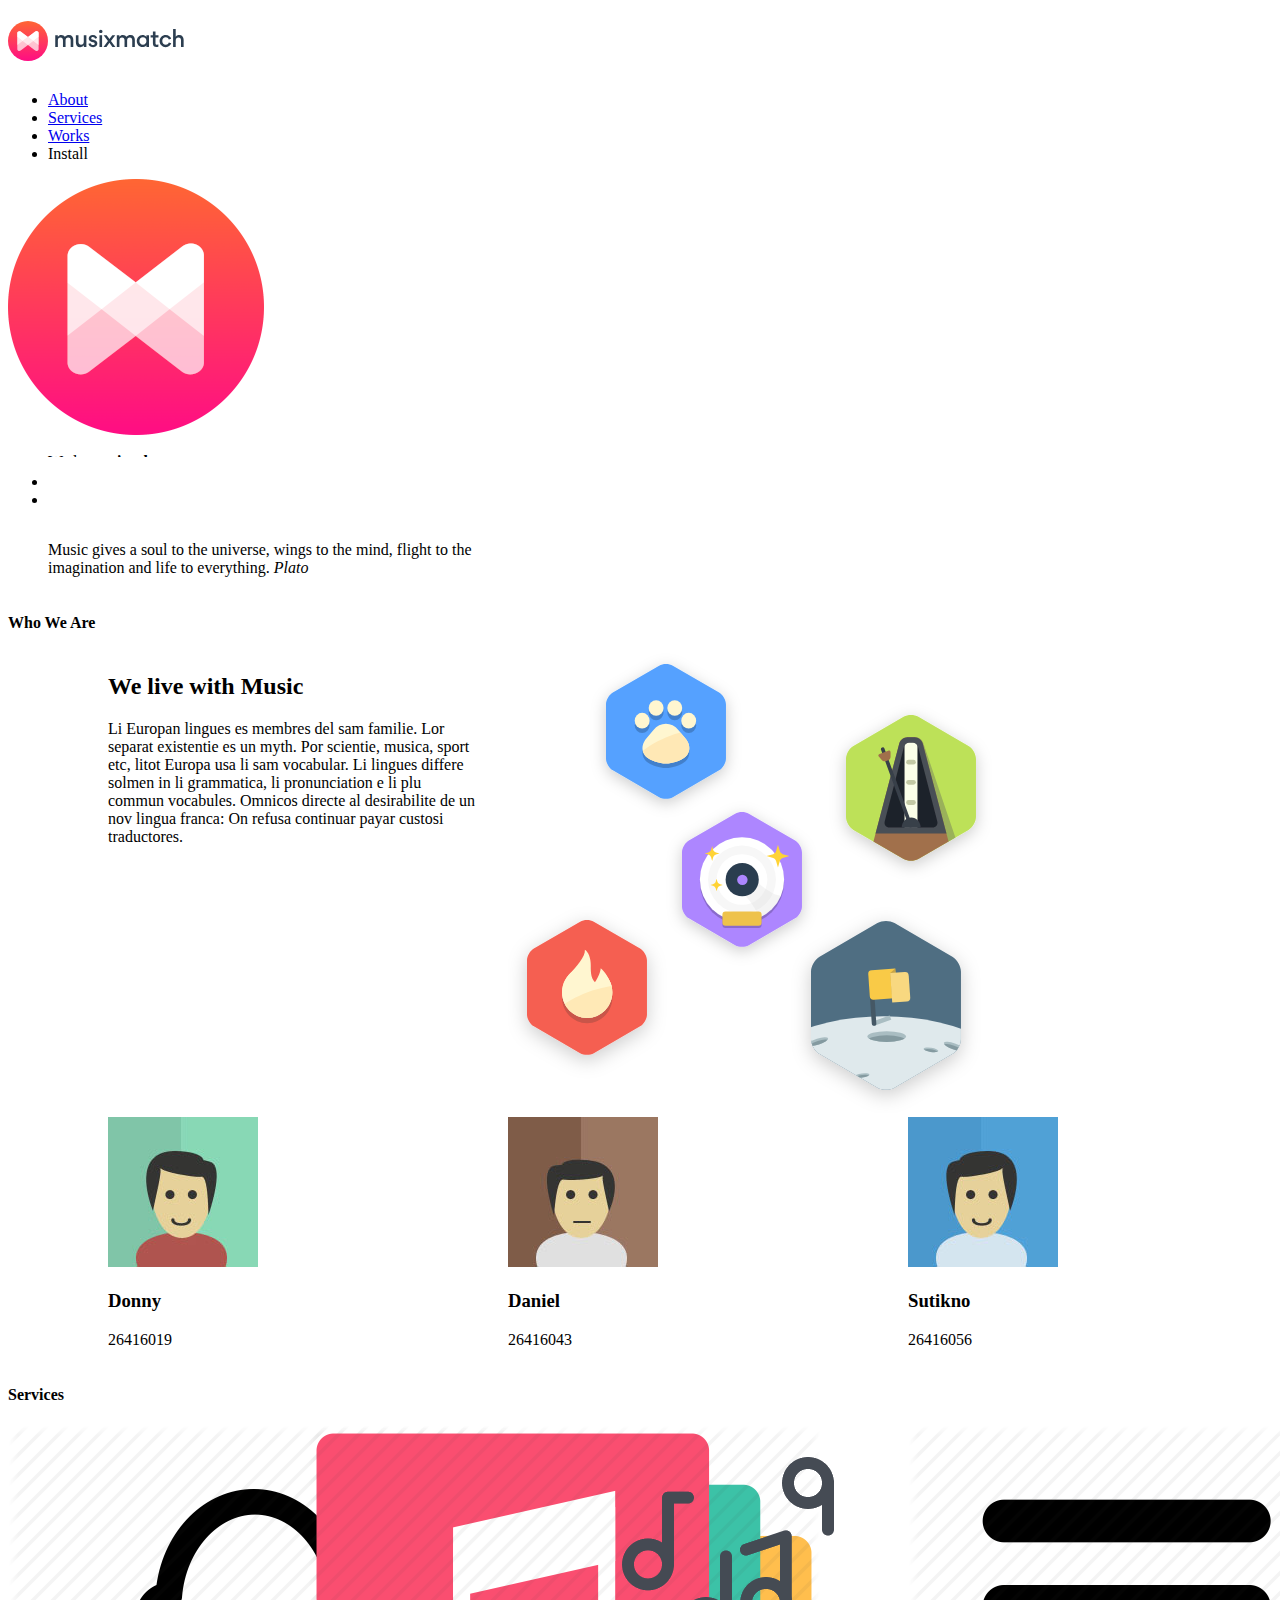
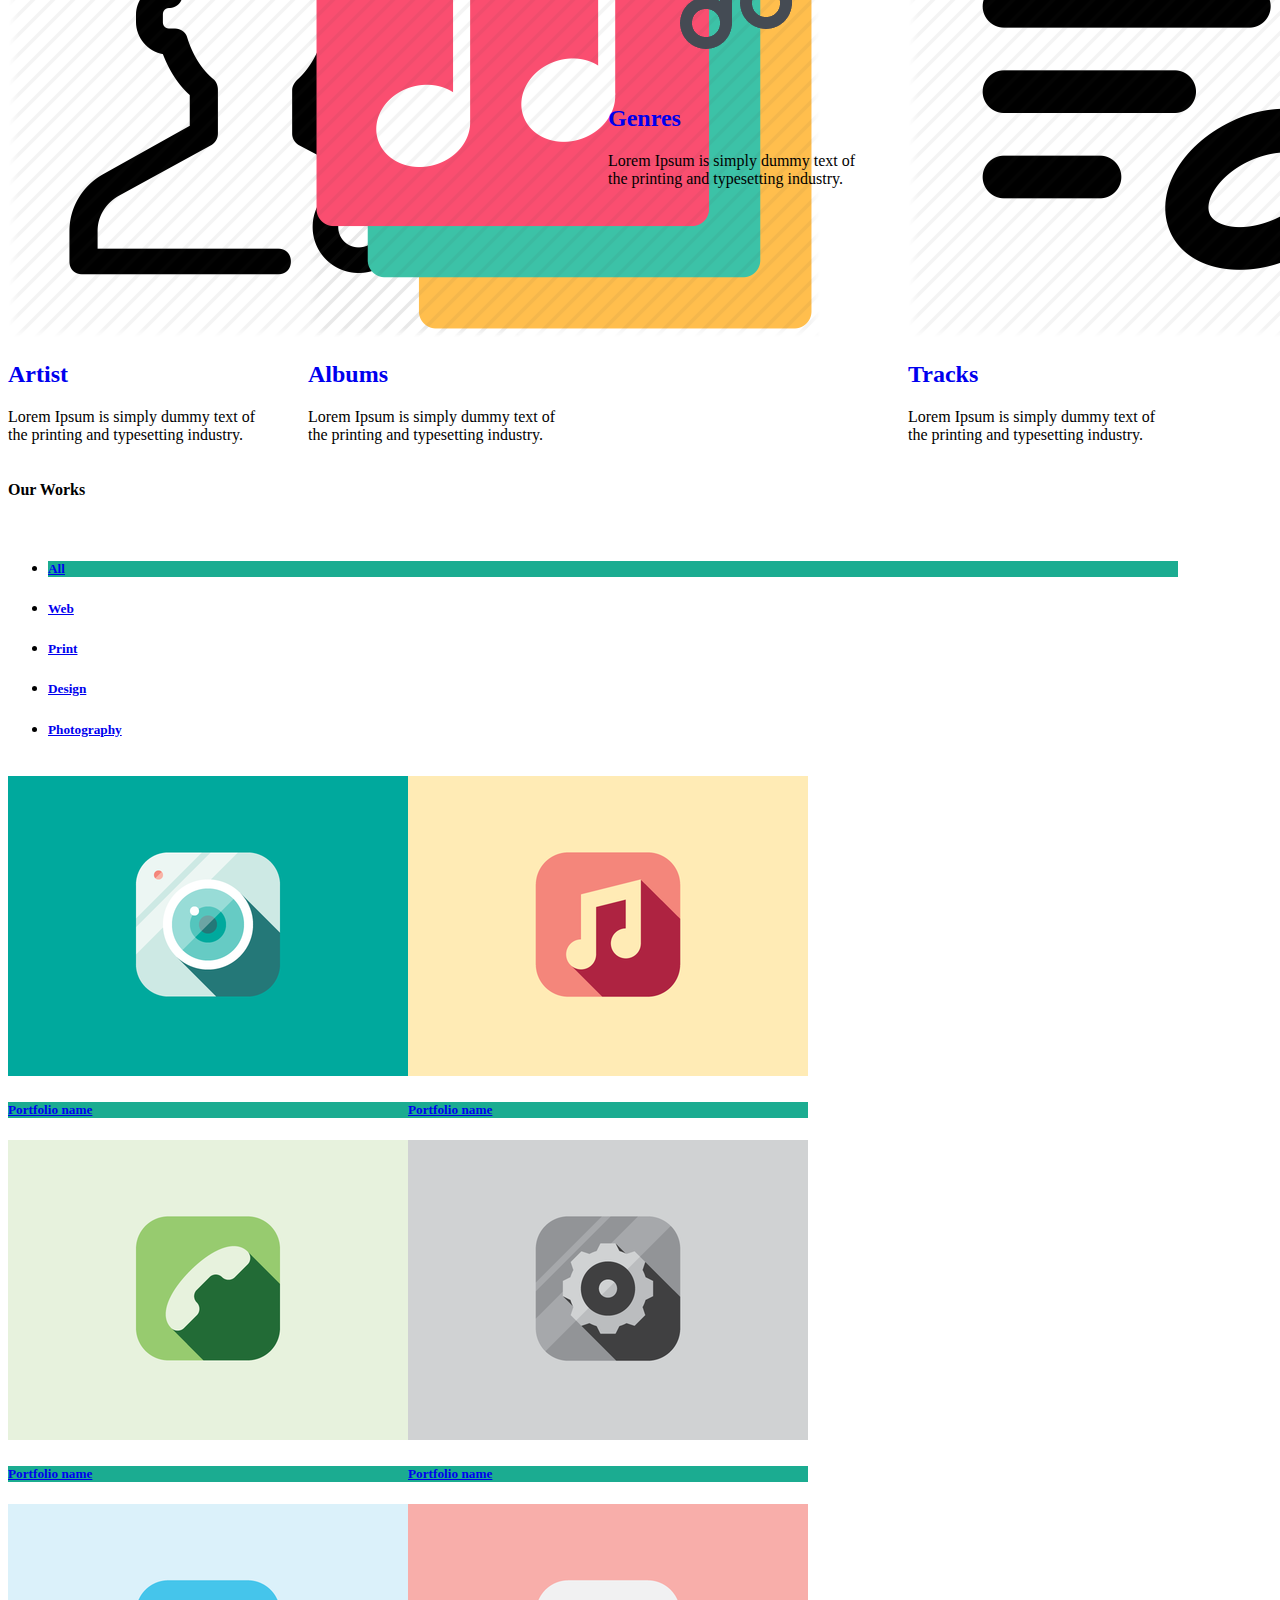
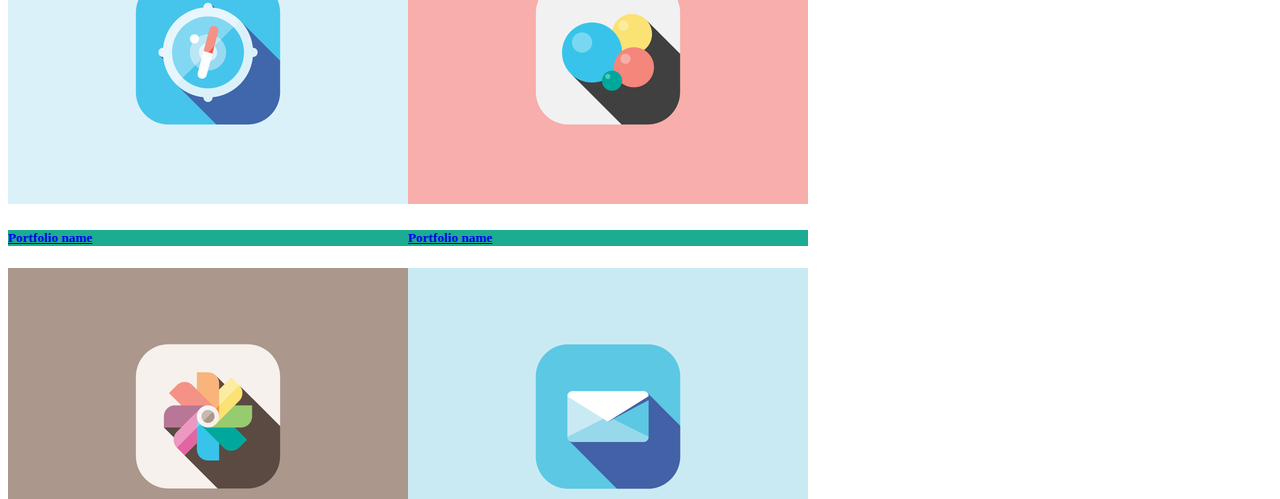
==== index.html @ f1875b34 "init" ====
<!DOCTYPE HTML>
<html lang="en">

<head>
	<meta charset="utf-8">
	<title>Musixmatch - Song Lyrics</title>
	<link rel="manifest" href="./manifest.json">

	<meta http-equiv="Content-Type" content="text/html; charset=UTF-8" />
	<meta name="viewport" content="width=device-width, initial-scale=1.0">	
	<meta http-equiv="X-UA-Compatible" content="IE=edge" />
	<meta name="description" content="">
	<meta name="author" content="">
	<link href="css/bootstrap-responsive.css" rel="stylesheet">
	<link href="css/style.css" rel="stylesheet">
	<link href="color/default.css" rel="stylesheet">
	<link rel="shortcut icon" href="img/logo.png">
</head>

<body>
	<!-- navbar -->
	<div class="navbar-wrapper">
		<div class="navbar navbar-inverse navbar-fixed-top">
			<div class="navbar-inner">
				<div class="container">
					<!-- Responsive navbar -->
					<a class="btn btn-navbar" data-toggle="collapse" data-target=".nav-collapse"><span class="icon-bar"></span><span class="icon-bar"></span><span class="icon-bar"></span>
				</a>
					<!-- <h1 class="brand"><a href="index.html">M x M</a></h1> -->
					<a href ="index.html"> <h1 class="brand"><img src="img/logo.svg"></h1> </a>					
					<!-- navigation -->
					<nav class="pull-right nav-collapse collapse">
						<ul id="menu-main" class="nav">
							<li><a title="team" href="#about">About</a></li>
							<li><a title="services" href="#services">Services</a></li>
							<li><a title="works" href="#works">Works</a></li>
							<li><a id='install'>Install</a></li>
							<!-- <li><a href="page.html">Page</a></li> -->
						</ul>
					</nav>
				</div>
			</div>
		</div>
	</div>
	<!-- Header area -->
	<div id="header-wrapper" class="header-slider">
		<header class="clearfix">
			<div class="logo">
				<img src="img/logo.png" alt="" />
			</div>
			<div class="container">
				<div class="row">
					<div class="span12">
						<div id="main-flexslider" class="flexslider">
							<ul class="slides">
								<li>
									<p class="home-slide-content">
										<strong>music</strong> and passion
									</p>
								</li>
								<li>
									<p class="home-slide-content">
										Eat and drink <strong>design</strong>
									</p>
								</li>
								<li>
									<p class="home-slide-content">
										We loves <strong>simple</strong>
									</p>
								</li>
							</ul>
						</div>
						<!-- end slider -->
					</div>
				</div>
			</div>
		</header>
	</div>
	<!-- spacer section -->
	<section class="spacer green">
		<div class="container">
			<div class="row">
				<div class="span6 alignright flyLeft">
					<blockquote class="large">
					Music gives a soul to the universe, wings to the mind, flight to the imagination and life to everything.
					<cite>Plato</cite>
					</blockquote>
				</div>
				<div class="span6 aligncenter flyRight">
					<i class="icon-coffee icon-10x"></i>
				</div>
			</div>
		</div>
	</section>
	<!-- end spacer section -->
	<!-- section: team -->
	<section id="about" class="section">
		<div class="container">
			<h4>Who We Are</h4>
			<div class="row">
				<div class="span4 offset1">
					<div>
						<h2>We live with <strong>Music</strong></h2>
						<p>
							Li Europan lingues es membres del sam familie. Lor separat existentie es un myth. Por scientie, musica, sport etc, litot Europa usa li sam vocabular. Li lingues differe solmen in li grammatica, li pronunciation e li plu commun vocabules. Omnicos directe
							al desirabilite de un nov lingua franca: On refusa continuar payar custosi traductores.
						</p>
					</div>
				</div>
				<div class="span6">
					<div class="aligncenter">
						<!-- <img src="img/icons/creativity.png" alt="" /> -->
						<img src="img/badges-image.svg" alt="" />
					</div>
				</div>
			</div>
			<div class="row">
				<div class="span2 offset1 flyIn">
					<div class="people">
						<img class="team-thumb img-circle" src="img/team/img-1.jpg" alt="" />
						<h3>Donny</h3>
						<p>
							26416019
						</p>
					</div>
				</div>

				<div class="span2 flyIn"> </div>
	
				<div class="span2 flyIn">
					<div class="people">
						<img class="team-thumb img-circle" src="img/team/img-5.jpg" alt="" />
						<h3>Daniel</h3>
						<p>
							26416043
						</p>
					</div>
				</div>

				<div class="span2 flyIn"> </div>

				<div class="span2 flyIn">
					<div class="people">
						<img class="team-thumb img-circle" src="img/team/img-4.jpg" alt="" />
						<h3>Sutikno</h3>
						<p>
							26416056
						</p>
					</div>
				</div>
			</div>
		</div>
		<!-- /.container -->
	</section>
	<!-- end section: team -->



	<!-- section: services -->
	<section id="services" class="section orange">
		<div class="container">
			<h4>Services</h4>
			<!-- Four columns -->
			<div class="row">
				<div class="span3 animated-fast flyIn">
					<div class="service-box">
						<img src="img/artist.png" alt=""/>
						<h2><a href="artist.html" style="text-decoration: none;"> Artist </a></h2>
						<p>
							Lorem Ipsum is simply dummy text of the printing and typesetting industry.
						</p>
					</div>
				</div>
				<div class="span3 animated flyIn">
					<div class="service-box">
						<img src="img/album.png" alt="" />
						<h2><a href="album.html" style="text-decoration: none;"> Albums </a></h2>						
						<p>
							Lorem Ipsum is simply dummy text of the printing and typesetting industry.
						</p>
					</div>
				</div>
				<div class="span3 animated-fast flyIn">
					<div class="service-box">
						<img src="img/genre.png" alt="" />
						<h2><a href="genre.html" style="text-decoration: none;"> Genres </a></h2>						
						<p>
							Lorem Ipsum is simply dummy text of the printing and typesetting industry.
						</p>
					</div>
				</div>
				<div class="span3 animated-slow flyIn">
					<div class="service-box">
						<img src="img/track.png" alt="" />
						<h2><a href="track.html" style="text-decoration: none;"> Tracks </a></h2>						
						<p>
							Lorem Ipsum is simply dummy text of the printing and typesetting industry.
						</p>
					</div>
				</div>
			</div>
		</div>
	</section>
	<!-- end section: services -->



	<!-- section: works -->
	<section id="works" class="section">
		<div class="container clearfix">
			<h4>Our Works</h4>
			<!-- portfolio filter -->
			<div class="row">
				<div id="filters" class="span12">
					<ul class="clearfix">
						<li>
							<a href="#" data-filter="*" class="active">
								<h5>All</h5>
							</a>
						</li>
						<li>
							<a href="#" data-filter=".web">
								<h5>Web</h5>
							</a>
						</li>
						<li>
							<a href="#" data-filter=".print">
								<h5>Print</h5>
							</a>
						</li>
						<li>
							<a href="#" data-filter=".design">
								<h5>Design</h5>
							</a>
						</li>
						<li>
							<a href="#" data-filter=".photography">
								<h5>Photography</h5>
							</a>
						</li>
					</ul>
				</div>
				<!-- END PORTFOLIO FILTERING -->
			</div>
			<div class="row">
				<div class="span12">
					<div id="portfolio-wrap">
						<!-- portfolio item -->
						<div class="portfolio-item grid print photography">
							<div class="portfolio">
								<a href="img/works/big.jpg" data-pretty="prettyPhoto[gallery1]" class="portfolio-image">
						<img src="img/works/1.png" alt="" />
						<div class="portfolio-overlay">
							<div class="thumb-info">
								<h5>Portfolio name</h5>
								<i class="icon-plus icon-2x"></i>
							</div>
						</div>
						</a>
							</div>
						</div>
						<!-- end portfolio item -->
						<!-- portfolio item -->
						<div class="portfolio-item grid print design web">
							<div class="portfolio">
								<a href="img/works/big.jpg" data-pretty="prettyPhoto[gallery1]" class="portfolio-image">
						<img src="img/works/2.png" alt="" />
						<div class="portfolio-overlay">
							<div class="thumb-info">
								<h5>Portfolio name</h5>
								<i class="icon-plus icon-2x"></i>
							</div>
						</div>
						</a>
							</div>
						</div>
						<!-- end portfolio item -->
						<!-- portfolio item -->
						<div class="portfolio-item grid print design">
							<div class="portfolio">
								<a href="img/works/big.jpg" data-pretty="prettyPhoto[gallery1]" class="portfolio-image">
						<img src="img/works/3.png" alt="" />
						<div class="portfolio-overlay">
							<div class="thumb-info">
								<h5>Portfolio name</h5>
								<i class="icon-plus icon-2x"></i>
							</div>
						</div>
						</a>
							</div>
						</div>
						<!-- end portfolio item -->
						<!-- portfolio item -->
						<div class="portfolio-item grid photography web">
							<div class="portfolio">
								<a href="img/works/big.jpg" data-pretty="prettyPhoto[gallery1]" class="portfolio-image">
						<img src="img/works/4.png" alt="" />
						<div class="portfolio-overlay">
							<div class="thumb-info">
								<h5>Portfolio name</h5>
								<i class="icon-plus icon-2x"></i>
							</div>
						</div>
						</a>
							</div>
						</div>
						<!-- end portfolio item -->
						<!-- portfolio item -->
						<div class="portfolio-item grid photography web">
							<div class="portfolio">
								<a href="img/works/big.jpg" data-pretty="prettyPhoto[gallery1]" class="portfolio-image">
						<img src="img/works/5.png" alt="" />
						<div class="portfolio-overlay">
							<div class="thumb-info">
								<h5>Portfolio name</h5>
								<i class="icon-plus icon-2x"></i>
							</div>
						</div>
						</a>
							</div>
						</div>
						<!-- end portfolio item -->
						<!-- portfolio item -->
						<div class="portfolio-item grid photography web">
							<div class="portfolio">
								<a href="img/works/big.jpg" data-pretty="prettyPhoto[gallery1]" class="portfolio-image">
						<img src="img/works/6.png" alt="" />
						<div class="portfolio-overlay">
							<div class="thumb-info">
								<h5>Portfolio name</h5>
								<i class="icon-plus icon-2x"></i>
							</div>
						</div>
						</a>
							</div>
						</div>
						<!-- end portfolio item -->
						<!-- portfolio item -->
						<div class="portfolio-item grid photography web">
							<div class="portfolio">
								<a href="img/works/big.jpg" data-pretty="prettyPhoto[gallery1]" class="portfolio-image">
						<img src="img/works/7.png" alt="" />
						<div class="portfolio-overlay">
							<div class="thumb-info">
								<h5>Portfolio name</h5>
								<i class="icon-plus icon-2x"></i>
							</div>
						</div>
						</a>
							</div>
						</div>
						<!-- end portfolio item -->
						<!-- portfolio item -->
						<div class="portfolio-item grid photography">
							<div class="portfolio">
								<a href="img/works/big.jpg" data-pretty="prettyPhoto[gallery1]" class="portfolio-image">
						<img src="img/works/8.png" alt="" />
						<div class="portfolio-overlay">
							<div class="thumb-info">
								<h5>Portfolio name</h5>
								<i class="icon-plus icon-2x"></i>
							</div>
						</div>
						</a>
							</div>
						</div>
						<!-- end portfolio item -->
						<!-- portfolio item -->
						<div class="portfolio-item grid photography web">
							<div class="portfolio">
								<a href="img/works/big.jpg" data-pretty="prettyPhoto[gallery1]" class="portfolio-image">
						<img src="img/works/9.png" alt="" />
						<div class="portfolio-overlay">
							<div class="thumb-info">
								<h5>Portfolio name</h5>
								<i class="icon-plus icon-2x"></i>
							</div>
						</div>
						</a>
							</div>
						</div>
						<!-- end portfolio item -->
						<!-- portfolio item -->
						<div class="portfolio-item grid design web">
							<div class="portfolio">
								<a href="img/works/big.jpg" data-pretty="prettyPhoto[gallery1]" class="portfolio-image">
						<img src="img/works/10.png" alt="" />
						<div class="portfolio-overlay">
							<div class="thumb-info">
								<h5>Portfolio name</h5>
								<i class="icon-plus icon-2x"></i>
							</div>
						</div>
						</a>
							</div>
						</div>
						<!-- end portfolio item -->
					</div>
				</div>
			</div>
		</div>
	</section>
	<!-- spacer section -->
	<section class="spacer bg3">
		<div class="container">
			<div class="row">
				<div class="span12 aligncenter flyLeft">
					<blockquote class="large">
						Progressive Website Application
					</blockquote>
				</div>
				<div class="span12 aligncenter flyRight">
					<i class="icon-rocket icon-10x"></i>
				</div>
			</div>
		</div>
	</section>
	<!-- end spacer section -->
	<footer>
		<div class="container">
			<div class="row">
				<div class="span6 offset3">
					<ul class="social-networks">
						<li><a href="#"><i class="icon-circled icon-bgdark icon-instagram icon-2x"></i></a></li>
						<li><a href="#"><i class="icon-circled icon-bgdark icon-twitter icon-2x"></i></a></li>
						<li><a href="#"><i class="icon-circled icon-bgdark icon-dribbble icon-2x"></i></a></li>
						<li><a href="#"><i class="icon-circled icon-bgdark icon-pinterest icon-2x"></i></a></li>
					</ul>
					<p class="copyright">
						&copy; 2019 All rights reserved.
						<div class="credits">
							Designed by Anonymous
						</div>
					</p>
				</div>
			</div>
		</div>
		<!-- ./container -->
	</footer>

	<a href="#" class="scrollup"><i class="icon-angle-up icon-square icon-bgdark icon-2x"></i></a>
	
	<!-- Default -->
	<script src="js/jquery.js"></script>
	<script src="js/jquery.scrollTo.js"></script>
	<script src="js/jquery.nav.js"></script>
	<script src="js/jquery.localScroll.js"></script>
	<script src="js/bootstrap.js"></script>
	<script src="js/jquery.prettyPhoto.js"></script>
	<script src="js/isotope.js"></script>
	<script src="js/jquery.flexslider.js"></script>
	<script src="js/inview.js"></script>
	<script src="js/animate.js"></script>
	<script src="js/custom.js"></script>

</body>

</html>
---- color/default.css ----
::-moz-selection {
background:#e06d5e;
}
::selection {
background:#e06d5e;
}

.navbar .brand a:hover {
	color:#1BAC91;
}



ul#menu-main > li > a:hover {
	color: #1BAC91;
}


ul#menu-main > li > a:focus,ul#menu-main > li > a:active, ul#menu-main > li > a.selected, ul#menu-main li a.selected:active    {
	color: #1BAC91;
}
#header-wrapper h1 span {
	color:#1BAC91;
}

#header-wrapper input[type=submit] {
	background: #1BAC91 !important;
}

#theme-form input[type=submit] {
	background: #1BAC91 !important;
}

.btn.btn-theme {
	background: #26c8aa !important;
}

/* blog */
.home-post .post-meta {
	background: #1BAC91;
}

/* com */
.tabbable ul.nav-tabs li.active a,.tabbable ul.nav-tabs li a:hover {
	color: #1BAC91;
}
.accordion .accordion-heading a.active {
	color: #1BAC91;
}

#tweet ul li a {
	color: #1BAC91;
}


/* works */
#filters ul li a:hover h5, #filters ul li a.active h5 {
	background: #1BAC91;
	border-color: #1BAC91;
}

.portfolio .portfolio-overlay {
	background: #1BAC91;
}

/* icon */
i.icon-bgdark:hover {
	background: #26c8aa;
}

i.icon-bgdark.active {
	background: #e06d5e;
}
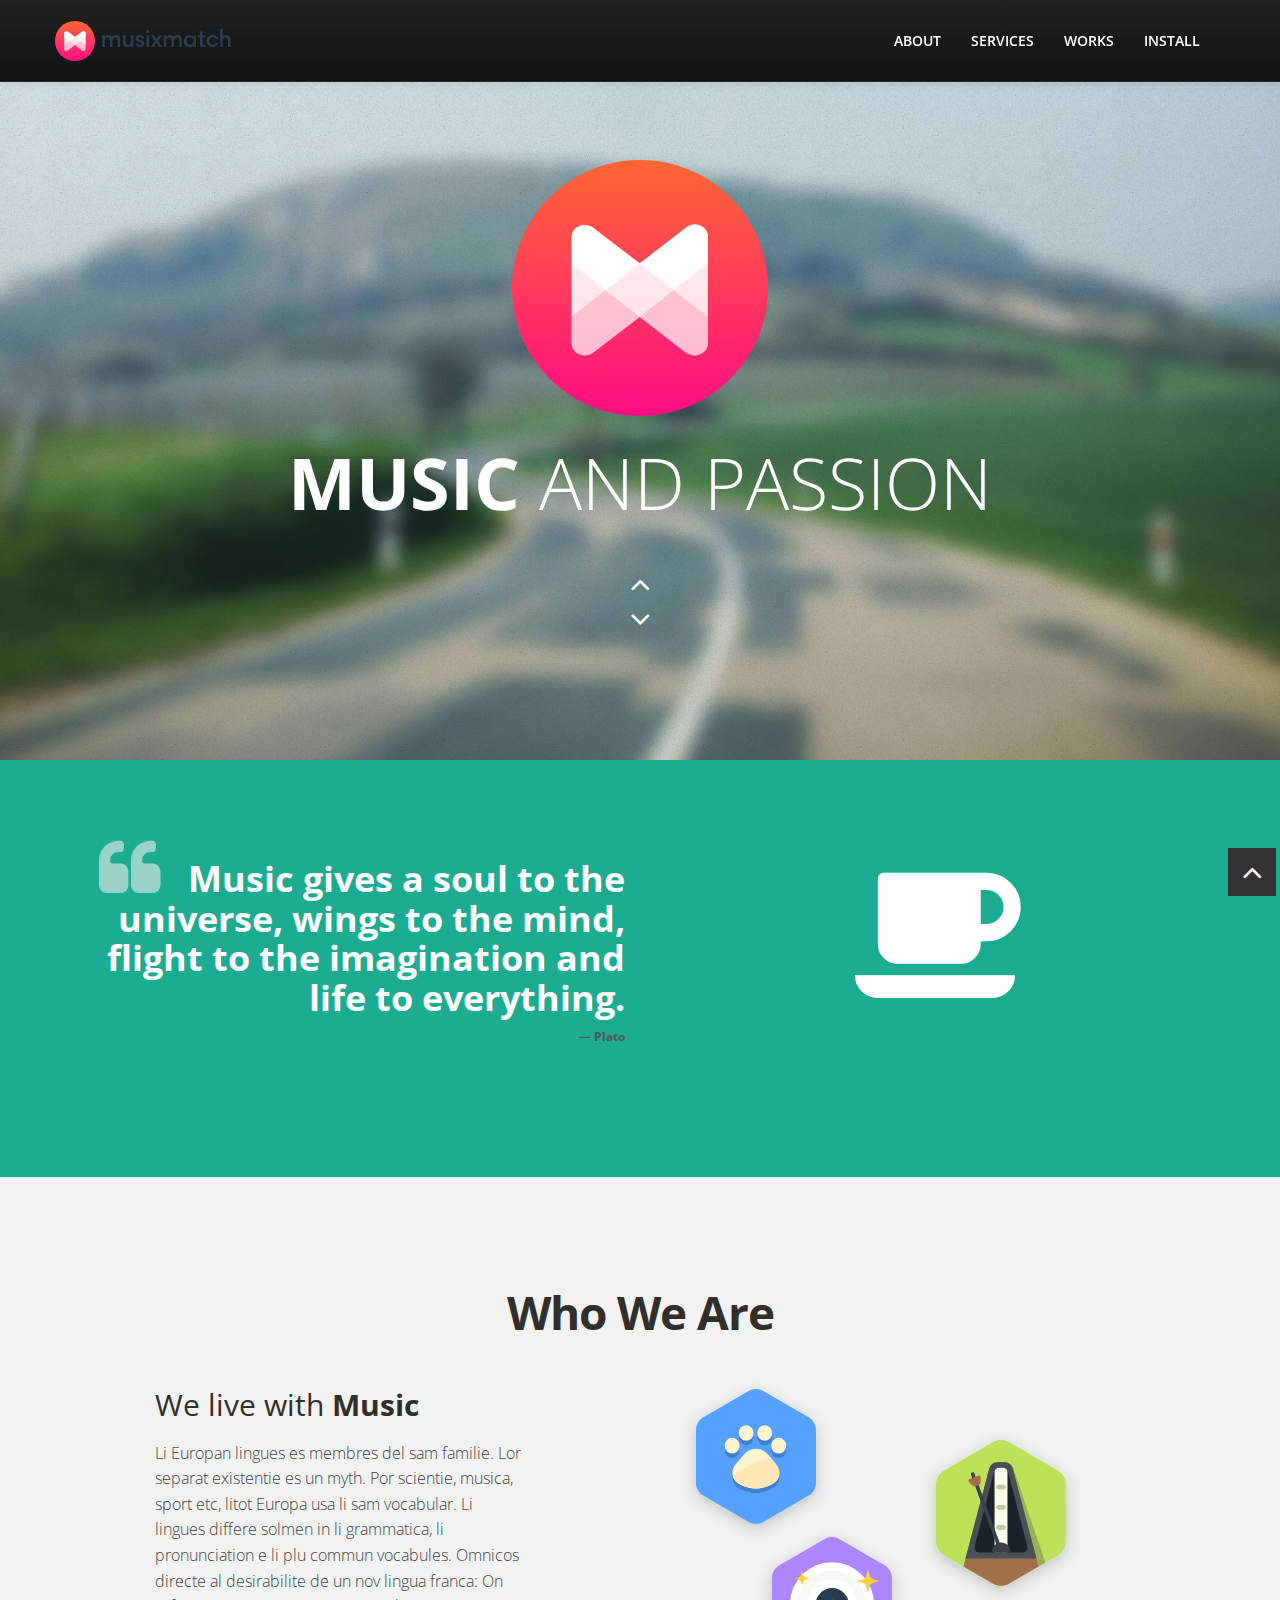
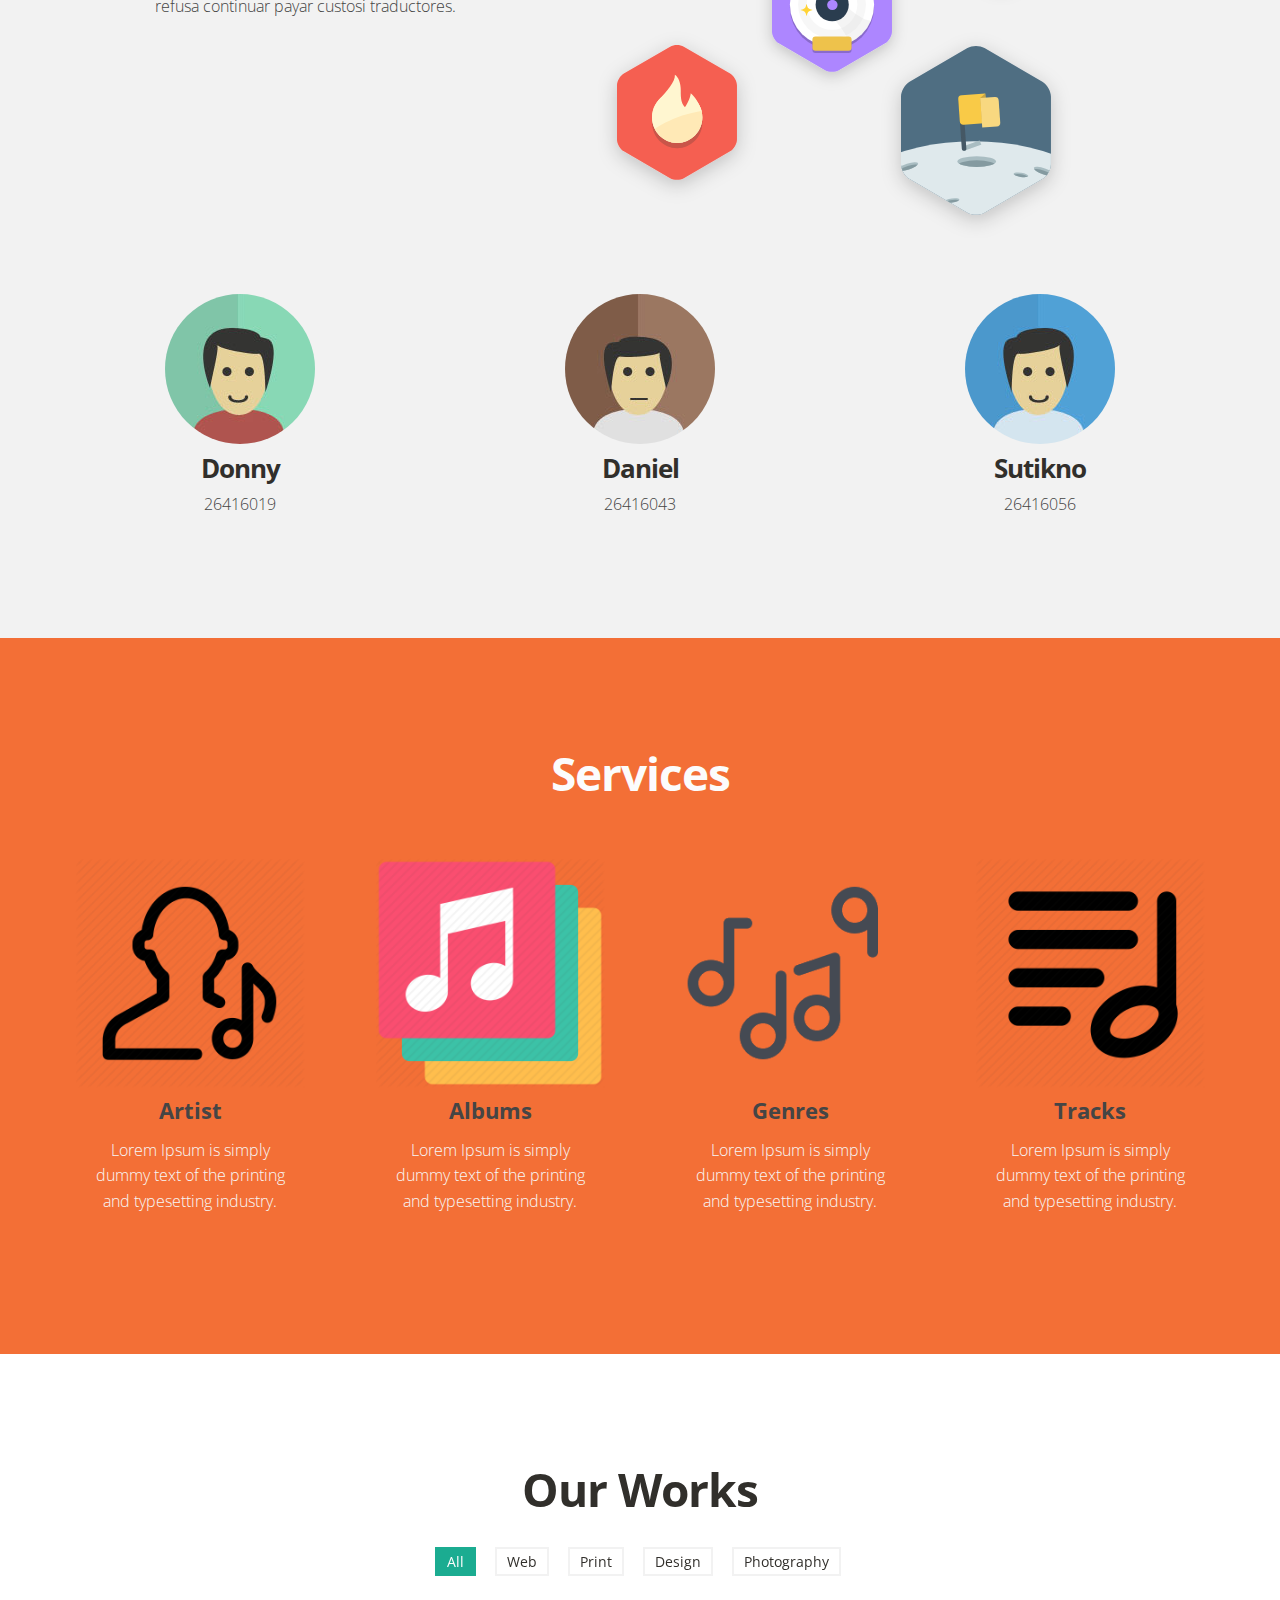
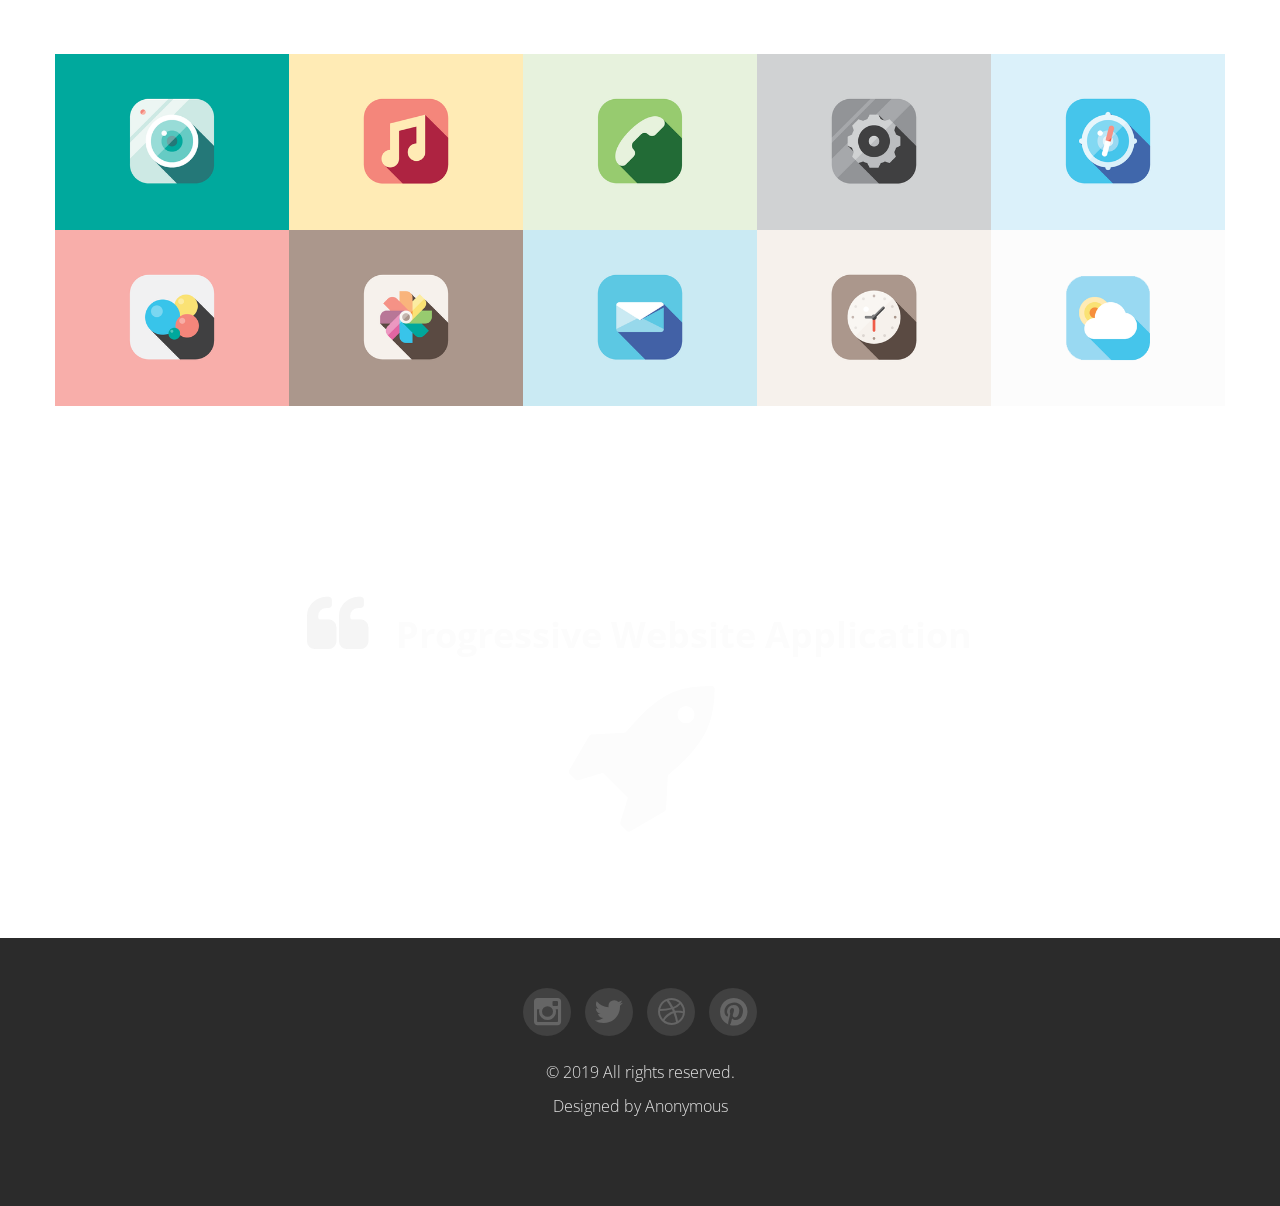
==== commit 426e1e1c: "Add files via upload" ====
--- a/index.html
+++ b/index.html
@@ -453,6 +453,9 @@
 	<script src="js/animate.js"></script>
 	<script src="js/custom.js"></script>
 
+	<!-- modify -->
+	<script src="js/utils.js"></script>
+
 </body>
 
 </html>
--- a/css/style.css
+++ b/css/style.css
@@ -0,0 +1,1708 @@
+/*
+    Theme Name: Maxim
+    Theme URL: https://bootstrapmade.com/maxim-free-onepage-bootstrap-theme/
+    Author: BootstrapMade.com
+    Author URL: https://bootstrapmade.com
+*/
+
+/*
+===========================
+CONTENTS:
+
+01 General
+02 Typography
+03 Non-semantic
+04 Navbar
+05 Page sections
+06 Footer
+07 Icons
+08 Buttons
+09 Media queries 
+===========================
+*/
+/* Import css */
+/* Google font */
+@import url('https://fonts.googleapis.com/css?family=Open+Sans:300,400,600,700');
+/* bootstrap */
+@import url('bootstrap.css');
+/* bootstrap responsive */
+@import url('bootstrap-responsive.css');
+/* prettyPhoto */
+@import url('prettyPhoto.css');
+/* flexslider */
+@import url('flexslider.css');
+
+/* font awesome */
+@import url('font-awesome.css');
+/* overwrite */
+@import url('overwrite.css');
+/* animation */
+@import url('animate.css');
+
+
+
+/* =========================================================
+01. General
+============================================================ */
+
+div, article, section, header, footer, nav, li {
+	position:relative;
+}
+.group:after {
+	display:block;
+	height:0;
+	clear:both;
+	content:".";
+	visibility:hidden; /* For clearing */
+}
+body {
+	background:#fff;
+	color: #444;
+	font-size: 16px;
+	font-weight:300;
+	font-family:'Open Sans', Arial, sans-serif;
+}
+
+body {
+    padding-top: 60px; /* 60px to make the container go all the way to the bottom of the topbar */
+}
+
+::-moz-selection {
+	color:#333;
+}
+::selection {
+	color:#333;
+}
+
+/* scroll to top */
+.scrollup{
+    position:fixed;
+	width:32px;
+	height:32px;
+    bottom:20px;
+    right:20px;
+}
+
+a.scrollup {
+	outline:0;
+	text-decoration:none;
+}
+
+a.scrollup:hover,a.scrollup:active,a.scrollup:focus {
+	opacity:1;
+	text-decoration:none;
+	-webkit-transition: all 400ms ease-out 0s;	
+	   -moz-transition: all 400ms ease-out 0s;
+		 -o-transition: all 400ms ease-out 0s;
+		    transition: all 400ms ease-out 0s;
+}
+a.scrollup i:hover {
+	text-decoration:none;
+}
+
+.blankdivider10 {
+	height: 10px;
+	display: block;
+}
+
+.blankdivider20 {
+	height: 20px;
+	display: block;
+}
+.blankdivider30 {
+	height: 30px;
+	display: block;
+}
+
+.row {
+	margin-bottom:30px;
+}
+
+.row .row{
+	margin-bottom:30px;
+}
+
+.row.nomargin {
+	margin-bottom:0;
+}
+
+
+/*---------- forms ----------*/
+
+input[type=text], input[type=submit], textarea {
+	width: 100%;
+	padding: 0.5em;
+	font-size: 1em;
+	margin-bottom: 1.5em;
+	box-sizing: border-box;
+	-moz-box-sizing: border-box;
+	-webkit-box-sizing: border-box;
+}
+input, button, select, textarea {
+	font-family:'Open Sans', Arial, sans-serif;
+}
+/* =========================================================
+02. Typography
+============================================================ */
+
+p {
+	line-height: 1.6em;
+	margin: 0 0 10px 0;
+}
+
+blockquote {
+	font-size:18px;
+	border:none;
+	padding:0;
+}
+
+blockquote.large {
+	font-size:36px;
+	font-weight:700;
+	line-height:1.1em;
+}
+blockquote.large:before {
+	font-size:64px;
+	font-family: FontAwesome;
+	content: "\f10d";
+	margin-right:20px;
+}
+
+blockquote cite 						{ display:block; font-size:12px;}
+blockquote cite:before 					{ content:"\2014 \0020"; }
+blockquote cite a,
+blockquote cite a:visited,
+blockquote cite a:visited 				{ color:#555; }
+
+ul, ol {
+	font-size: 1em; /* 16px */
+	line-height: 1.5; /* 24px */
+	margin: 0 0 1.5em 0;
+}
+body, input, textarea {
+}
+
+a {
+  color: #454545;
+  text-decoration: none;
+}
+
+a:hover, a:active {
+	text-decoration: underline;
+}
+h1, h2, h3, h4, h5, h6 {
+	font-weight: 400;
+	color: #312f2b;
+	line-height:1.1em;
+	font-family:'Open Sans', Arial, sans-serif;
+}
+h1 {
+	font-size: 36px;
+	margin-bottom:20px;
+}
+h2 {
+	font-size: 30px;
+	margin-bottom:20px;
+}
+h3 {
+	font-size: 26px;
+	margin-bottom:20px;
+}
+h4 {
+	font-size: 22px;
+	margin-bottom:20px;
+}
+h5 {
+	font-size: 18px;
+	margin-bottom:15px;
+}
+h6 {
+	font-size: 16px;
+	margin-bottom:10px;
+}
+strong {
+	font-weight:700;
+	font-family: 'Open Sans', sans-serif;
+}
+small {
+	font-size: 0.75em; /* 12px */
+	line-height: 2; /* 24px */
+	margin-top: 2em;
+	margin-bottom: 0em;
+}
+em {
+	font-style: normal;
+	font-family: 'Open Sans';
+}
+.muted {
+	color: #A5A5A2;
+}
+.impressed {
+	text-shadow:
+ -1px -1px 0 rgba(0, 0, 0, 0.5), /* shadow */  1px 1px 0 rgba(255, 255, 255, 0.9); /* highlight */
+}
+
+h2.pagetitle {
+	color:#fff;
+	font-size:46px;
+}
+
+/* =========================================================
+03. Misc
+============================================================ */
+
+.hide-text {
+	text-indent: 100%;
+	white-space: nowrap;
+	overflow: hidden;
+	font-size: 1em;
+}
+.alignright {
+	text-align: right;
+}
+.alignleft {
+	text-align: left;
+}
+.aligncenter {
+	text-align: center;
+}
+.medium {
+	font-weight: normal;
+}
+
+/* =========================================================
+04. Navigation
+============================================================ */
+
+.navbar-fixed-top .container {
+/* Uncomment to make nav expand full width */
+ /*	width: auto; */
+}
+.navbar .brand {
+	margin-left:0;
+	padding: 0;
+	margin-top: 1.05em;
+}
+.navbar .brand a {
+	padding: 0;
+	color: #fff;
+	font-size: 1.75em;
+	margin-left: 0;
+	font-weight: 400;
+	/* text-transform:uppercase; */
+}
+.navbar .brand a:hover {
+	text-decoration: none;
+ transition: color .15s linear;
+ -webkit-transition: color .15s linear;
+ -moz-transition: color .15s linear;
+}
+.navbar .brand a:focus {
+	outline: none;
+}
+.navbar-inner {
+	min-height: 4.75em;
+}
+.navbar-inverse .navbar-inner {
+	background-repeat: repeat;
+	background-color: #0b333f;
+}
+.navbar-wrapper {
+	overflow:hidden;
+}
+#menu-main {
+	margin-top: 1.125em;
+}
+ul#menu-main > li > a {
+	font-weight: 600;
+	color: #fff;
+	font-size:14px;
+	text-transform:uppercase;
+}
+ul#menu-main > li > a:hover {
+	padding: 9px 15px;
+	border-radius: 3px;
+	-webkit-border-radius: 3px;
+	-moz-border-radius: 3px;
+}
+ul#menu-main > li > a:focus {
+	outline:0;
+}
+
+.navbar-inverse .brand, .navbar-inverse .nav > li > a {
+	text-shadow: none;
+}
+
+
+/* =========================================================
+05. Page sections
+============================================================ */
+
+/* === section header === */
+
+#header-wrapper {
+	width: 100%;
+	min-height: 600px;
+	margin-top: -60px;
+	padding-top:160px;
+	text-align:center;
+}
+
+
+#header-wrapper h1 {
+	color: #FFFFFF;
+	font-size: 4em;
+	font-weight: 400;
+	margin: 1em 0;
+}
+#header-wrapper h2 {
+	color: #fff;
+	font-family: 'Open Sans', sans serif;
+	font-size: 2em;
+	font-weight: normal;
+	margin: 0.5em 0;
+	text-shadow: 1px 1px 1px #333333;
+}
+
+header .logo {
+	text-align:center;
+	margin-bottom:30px;
+}
+
+/* --- Header slider --- */
+#header-wrapper.header-slider {
+	background: #444 url(../img/bg/bg-1.jpg) no-repeat center center fixed;
+	-webkit-background-size: cover;
+	-moz-background-size: cover;
+	-o-background-size: cover;
+	background-size: cover;
+}
+
+#main-flexslider ul.slides li p {
+	font-size: 72px;
+	text-transform: uppercase;
+	position: relative;
+	margin-bottom: 0px;
+	text-align: center;
+	line-height: 1;
+	color:#fff;
+}
+#main-flexslider.flexslider {
+		margin:0;
+		background:none;
+		border:none;
+	-webkit-border-radius: 0;
+	-moz-border-radius: 0;
+	-o-border-radius: 0;
+	border-radius: 0;
+	box-shadow: none;
+	-webkit-box-shadow: none;
+	-moz-box-shadow: none;
+	-o-box-shadow: none;
+}
+
+
+
+/* --- Header subscribe form --- */
+
+#header-wrapper input[type=text] {
+	background: rgba(227, 231, 228, 1);
+	font-family: 'Open Sans', sans serif;
+	font-size: 1.3125em;
+	border: 0;
+	text-align: center;
+	vertical-align: middle;
+	margin-bottom:0 !important;
+}
+#header-wrapper input[type=text]:focus {
+	background: #43413e;
+	color: #eff1ef;
+	transition: background 0.25 ease-in;
+	-moz-transition: background 0.25 ease-in;
+	-webkit-transition: background 0.25 ease-in;
+}
+#header-wrapper input[type=text] {
+	height: 2.9em;
+	width:50%;
+}
+#header-wrapper input[type=submit] {
+	color: #fff;
+	width: 185px;
+	height: 2.9em;
+	font-size: 1.3125em; /* 21px */
+	padding:0.5em;
+	letter-spacing: 0.05em;
+	margin: 0;
+	border: 0;
+	text-transform: none;
+	border-radius: 3px;
+	-moz-border-radius: 3px;
+	-webkit-border-radius: 3px;
+}
+#header-wrapper input[type=submit]:hover, #header-wrapper input[type=submit]:active {
+	background: #43413e !important;
+}
+
+
+section.section {
+	padding: 100px 0 80px;
+}
+section.section h4 {
+	text-align: center;
+	margin-bottom: 40px;
+	font-size: 46px;
+	font-weight: 700;
+	letter-spacing: -1px;
+}
+section.inner {
+	padding: 50px 0 50px;
+}
+
+
+
+.section.orange h4 ,.section.green h4{
+	color: #fcfcfc;
+}
+.section.orange p,.section.green p {
+	color: #f7f7f7;
+}
+
+
+/* === section spacer === */
+
+section.spacer {
+	padding:90px 0 70px;
+	color:#fcfcfc;
+}
+
+.spacer.green,.section.green {
+	background:#1bac91;
+}
+
+.spacer.green,.section.green h4 {
+	color:#fff;
+}
+
+.spacer.yellow,.section.yellow  {
+	background:#ffe873;
+}
+.spacer.orange,.section.orange {
+	background:#f36f36;
+}
+
+section.spacer.bg2 {
+	background: url(../img/bg/bg-2.jpg) 50% 0 no-repeat fixed;
+	width:100%;
+	height:auto;
+	margin:0;	
+}
+
+section.spacer.bg3 {
+	background: url(../img/bg/bg-3.jpg) 50% 0 no-repeat fixed;
+	width:100%;
+	height:auto;
+	margin:0;	
+}
+
+section.spacer blockquote.large:before {
+	color:#eee;
+	opacity:0.6;
+}
+
+section.spacer blockquote cite {
+	color:#555;
+}
+
+
+
+/* === section works === */
+
+#works h4 {
+	margin-bottom:20px;
+}
+
+#portfolio {
+	padding-bottom: 0;
+}
+/* === portfolio filter === */
+
+#filters {
+	margin-bottom: 0px;
+	text-align: center;
+	display: block;
+	float: none;
+	z-index: 2;
+	position: relative;
+}
+#filters ul {
+	margin: 0 0 20px;
+	list-style: none;
+	padding: 0;
+}
+#filters ul li {
+	display: inline-block;
+}
+#filters ul li a {
+	display: block;
+	float: left;
+	padding: 2px 5px;
+	color: inherit;
+	margin-right: 5px;
+	margin-bottom: 5px;
+	font-weight: 600;
+}
+#filters ul li a:hover,#filters ul li a:focus {
+	text-decoration:none;
+	outline:0;
+}
+#filters ul li a h5 {
+	font-size: 14px;
+	padding: 5px 10px 5px;
+	border: 2px solid #f2f2f2;
+}
+
+#filters ul li a:hover h5, #filters ul li a.active h5 {
+	color:#fcfcfc;
+}
+
+
+
+
+/* === portfolio wrap - grid === */
+#portfolio-wrap {
+	position: relative;
+	padding: 0;
+	width: 100.1%;
+	margin: 0 auto;
+	display: block;
+}
+#portfolio-wrap .grid {
+	margin: 0;
+	overflow: hidden;
+	line-height: 0;
+	width: 20%;
+	border:0;
+	padding: 0;
+}
+.portfolio-item.current {
+	z-index: 101;
+}
+.portfolio-item {
+	padding: 0;
+	position: relative;
+	overflow: hidden;
+}
+.portfolio-item .portfolio-image {
+	overflow: hidden;
+	display: block;
+	position: relative;
+}
+.portfolio-item .portfolio-image img {
+	width: 100%;
+	height: auto;
+}
+.portfolio .portfolio-overlay {
+	width: 100%;
+	height: 100%;
+	top: 0;
+	left: 0;
+	position: absolute;
+	display: block;
+	z-index: 4;
+	opacity: 0;
+	-moz-opacity: 0;
+	filter: alpha(opacity=0);
+	-webkit-transition: all 0.3s ease-in-out;
+	-moz-transition: all 0.3s ease-in-out;
+	-o-transition: all 0.3s ease-in-out;
+	-ms-transition: all 0.3s ease-in-out;
+	transition: all 0.3s ease-in-out;
+}
+.portfolio > a, .portfolio > a:hover {
+	color: #ffffff;
+}
+.portfolio-item .portfolio > a:hover > .portfolio-overlay {
+	opacity: 1;
+	-moz-opacity: 1;
+	filter: alpha(opacity=100);
+}
+.portfolio > a img {
+	-webkit-transition: all 0.3s ease-in-out;
+	-moz-transition: all 0.3s ease-in-out;
+	-o-transition: all 0.3s ease-in-out;
+	-ms-transition: all 0.3s ease-in-out;
+	transition: all 0.3s ease-in-out;
+}
+.portfolio > a:hover img {
+	-webkit-transition: all 0.3s ease-in-out;
+	-moz-transition: all 0.3s ease-in-out;
+	-o-transition: all 0.3s ease-in-out;
+	-ms-transition: all 0.3s ease-in-out;
+	transition: all 0.3s ease-in-out;
+}
+.portfolio .thumb-info {
+	position: absolute;
+	width: 100%;
+	height: 100%;
+	opacity: 0;
+	-moz-opacity: 0;
+	filter: alpha(opacity=0);
+	-webkit-transition: all 0.3s ease-in-out;
+	-moz-transition: all 0.3s ease-in-out;
+	-o-transition: all 0.3s ease-in-out;
+	-ms-transition: all 0.3s ease-in-out;
+	transition: all 0.3s ease-in-out;
+}
+.portfolio a:hover .portfolio-overlay .thumb-info {
+	opacity: 1;
+	-moz-opacity: 1;
+	filter: alpha(opacity=100);
+}
+.portfolio-overlay .thumb-info i {
+	top: 50%;
+}
+.portfolio-overlay .thumb-info h5 {
+	top: 20%;
+	font-size: 18px;
+}
+.portfolio-overlay .thumb-info p {
+	top: 50%;
+	font-size: 13px;
+}
+.portfolio-overlay .thumb-info h5 {
+	color: #ffffff;
+	width: 100%;
+	position: absolute;
+	text-align: center;
+}
+.portfolio-overlay .thumb-info p {
+	color: #ffffff;
+	width: 100%;
+	position: absolute;
+	text-align: center;
+	font-weight: bold;
+}
+.portfolio-overlay .thumb-info i {
+	color: #ffffff;
+	width: 100%;
+	position: absolute;
+	text-align: center;
+	display: block;
+}
+/* === Isotope CSS3 transitions === */
+
+.isotope, .isotope .isotope-item {
+	-webkit-transition-duration: 0.8s;
+	-moz-transition-duration: 0.8s;
+	-ms-transition-duration: 0.8s;
+	-o-transition-duration: 0.8s;
+	transition-duration: 0.8s;
+}
+.isotope {
+	-webkit-transition-property: height, width;
+	-moz-transition-property: height, width;
+	-ms-transition-property: height, width;
+	-o-transition-property: height, width;
+	transition-property: height, width;
+}
+.isotope .isotope-item {
+	-webkit-transition-property: -webkit-transform, opacity;
+	-moz-transition-property: -moz-transform, opacity;
+	-ms-transition-property: -ms-transform, opacity;
+	-o-transition-property: -o-transform, opacity;
+	transition-property: transform, opacity;
+}
+/**** disabling Isotope CSS3 transitions ****/
+
+.isotope.no-transition, .isotope.no-transition .isotope-item, .isotope .isotope-item.no-transition {
+	-webkit-transition-duration: 0s;
+	-moz-transition-duration: 0s;
+	-ms-transition-duration: 0s;
+	-o-transition-duration: 0s;
+	transition-duration: 0s;
+}
+
+
+/* === section services === */
+
+section#services h2 {
+	font-size: 22px;
+	margin-bottom: 15px;
+	margin-top: 10px;
+	text-align:center;
+}
+section#services p {
+	margin:10px;
+}
+
+
+section#services .service-box {
+	text-align: center;
+	padding: 20px;
+	-webkit-transition: all 0.3s ease-in-out;
+	-moz-transition: all 0.3s ease-in-out;
+	-o-transition: all 0.3s ease-in-out;
+	-ms-transition: all 0.3s ease-in-out;
+	transition: all 0.3s ease-in-out;
+}
+section#services .span3:hover {
+	background:#e3e3e3;
+}
+
+section#services .service-box h2 {
+	color: #f7f7f7;
+	font-weight: 700;
+}
+
+section#services.section.orange .service-box:hover {
+	background:#f36518;
+}
+
+
+/* === section blog === */
+
+section#blog {
+	background: #f2f2f2;
+}
+
+.home-post {
+	background:#fff;
+	
+}
+
+.home-post:hover {
+	box-shadow: 0 0 16px rgba(0, 0, 0, 0.3);
+	-moz-box-shadow: 0 0 16px rgba(0, 0, 0, 0.3);
+	-webkit-box-shadow: 0 0 16px rgba(0, 0, 0, 0.3);
+	-webkit-transition: all 0.4s ease-in-out;
+	-moz-transition: all 0.4s ease-in-out;
+	-o-transition: all 0.4s ease-in-out;
+	-ms-transition: all 0.4s ease-in-out;
+	transition: all 0.4s ease-in-out;
+}
+
+
+.home-post .entry-content {
+	padding:20px;
+}
+.home-post .entry-content h5 a {
+	font-size:22px;
+}
+.home-post .entry-content h5 a:hover {
+	color:#312f2b;
+	text-decoration:none;
+}
+.home-post .entry-content a.more {
+	font-size:13px;
+}
+.home-post .post-meta {
+	padding:20px;
+	overflow:hidden;
+	color:#fcfcfc;
+}
+.home-post .post-meta i {
+	float:left;
+	margin-right:20px;
+}
+.home-post .post-meta span {
+	margin-top:10px;
+}
+.home-post .post-meta span.date {
+	font-weight:700;
+	font-size:15px;
+	float:left;
+}
+.home-post .post-meta span.tags {
+	font-weight:700;
+	font-size:13px;
+	float:right;
+	color:#ddd;
+}
+.home-post .post-meta span.tags a {
+	color:#fcfcfc;
+}
+
+
+
+/* === section about === */
+
+section#about {
+	background:#f2f2f2;
+}
+
+.people {
+	text-align:center;
+}
+
+.people h3 {
+	margin-bottom:10px;
+	font-weight:700;
+	letter-spacing:-1px;
+}
+
+.team-thumb {
+	margin-top: 26px;
+	text-align:center;
+}
+
+/* (spacer) latest tweet */
+#tweet{
+	text-align:center;
+	margin:20px 0 0;
+	font-size:20px;
+	color:#fff;
+}
+
+#tweet ul{
+	float:left;
+	width:100%;
+	text-align:center;
+	list-style:none;
+	margin:0;
+	padding:0;
+}
+
+#tweet ul li{
+	display: inline-block;
+	list-style:none;
+	margin:0 0 20px;
+	padding:0 0 0 34px;
+	font-size:20px;
+	line-height:1.5em;
+}
+
+#tweet ul li:before {
+	font-family: 'FontAwesome';
+	speak: none;
+	font-style: normal;
+	font-weight: normal;
+	font-variant: normal;
+	text-transform: none;
+	line-height: 1;
+	-webkit-font-smoothing: antialiased;
+	content: "\f099";
+	margin-right:20px;
+}
+
+/* === Contact section === */
+
+
+/* Contact Form */
+
+.validation {
+    color: red;
+    display:none;
+    margin: 0 0 20px;
+    font-weight:400;
+    font-size:13px;
+}
+
+#sendmessage {
+    color: green;
+    border:1px solid green;
+    display:none;
+    text-align:center;
+    padding:15px;
+    font-weight:600;
+    margin-bottom:15px;
+    background: #fff;
+}
+
+#errormessage {
+    color: red;
+    display:none;
+    border:1px solid red;
+    text-align:center;
+    padding:15px;
+    font-weight:600;
+    margin-bottom:15px;
+    background: #fff;
+}
+
+#sendmessage.show, #errormessage.show, .show {
+	display:block;
+}
+
+#contact-form {
+	position: relative;
+	z-index: 999;
+}
+
+#contact-form input[type=text], .contactForm textarea {
+	background: rgba(227, 231, 228, 1);
+	font-family: 'Open Sans', sans serif;
+	border: 0;
+	font-size:16px;
+	text-align: left;
+	vertical-align: middle;
+}
+
+.contactForm textarea {
+	height: 156px;
+}
+
+#contact-form input[type=text]:focus, .contactForm textarea:focus {
+	background: #fff;
+	color: #555;
+	box-shadow: none;
+	-moz-box-shadow: none;
+	-webkit-box-shadow: none;
+	transition: background 0.25 ease-in;
+	-moz-transition: background 0.25 ease-in;
+	-webkit-transition: background 0.25 ease-in;
+}
+#contact-form input[type=text] {
+	height: 60px;
+	margin-bottom:30px;
+}
+#contact-form input[type=submit] {
+	color: #fff;
+	width: 185px;
+	height: 60px;
+	text-shadow: none;
+	font-size: 16px;
+	padding:0.5em;
+	letter-spacing: 0.05em;
+	margin: 0 0 20px 0;
+	display: block;
+	border: 0;
+	text-transform: none;
+	border-radius: 3px;
+	-moz-border-radius: 3px;
+	-webkit-border-radius: 3px;
+	box-shadow: none;
+	-moz-box-shadow: none;
+	-webkit-box-shadow: none;
+}
+#contact-form input[type=submit]:hover, #contact-form input[type=submit]:active {
+	background: #43413e !important;
+}
+#contact-form textarea {
+	padding-top: 1em;
+}
+div.cform-response-output {
+	max-width: 60%;
+	text-align: center;
+	margin-left: 40% !important;
+	margin-top: 0.5em !important;
+	padding: 0.5em !important;
+	border-radius: 4px;
+	-moz-border-radius: 4px;
+	-webkit-border-radius: 4px;
+}
+.cform-not-valid-tip {
+	color: #888;
+	border: 1px dotted #ad3729 !important;
+	width: 100% !important;
+	left: 0 !important;
+	padding: 0.5em !important;
+	font-family: 'Open Sans', sans-serif;
+	box-sizing: border-box;
+	-moz-box-sizing: border-box;
+	-webkit-box-sizing: border-box;
+	border-radius: 4px;
+	-moz-border-radius: 4px;
+	-webkit-border-radius: 4px;
+}
+
+
+
+/* =========================================================
+06. Footer
+============================================================ */
+
+footer {
+	background: #2b2b2b;
+	text-align: center;
+	color: #ddd;
+	padding:50px 0 50px;
+}
+
+footer a {
+    color: #ddd;
+}
+
+footer a:hover {
+    color: #fff;
+}
+
+footer ul.social-networks {
+	list-style:none;
+}
+
+footer ul.social-networks li {
+	display:inline;
+}
+
+footer ul.social-networks li i {
+	display:inline-block;
+}
+
+footer ul.social-networks li a {
+	color: #5e5e5e;
+	margin: 0 5px;
+}
+
+footer ul.social-networks li a:hover {
+	text-decoration:none;
+	-webkit-transition: all 0.4s ease-in-out;
+	-moz-transition: all 0.4s ease-in-out;
+	-o-transition: all 0.4s ease-in-out;
+	-ms-transition: all 0.4s ease-in-out;
+	transition: all 0.4s ease-in-out;
+}
+
+footer ul.social-networks li i.icon-bgdark {
+	background:#414141;
+	color: #656565;
+}
+
+
+footer ul.social-networks li a i.icon-instagram:hover {
+	background: #ba7b3d;
+	color: #fff;
+}
+
+footer ul.social-networks li a i.icon-twitter:hover {
+	background: #5ad2eb;
+	color: #fff;
+}
+footer ul.social-networks li a i.icon-dribbble:hover {
+	background: #f57b71;
+	color: #fff;
+}
+footer ul.social-networks li a i.icon-pinterest:hover {
+	background: #d84848;
+	color: #fff;
+}
+
+
+
+
+/* =========================================================
+07. Icons
+============================================================ */
+
+/* bg */
+i.icon-bglight {
+	color: #444;
+	background: #f7f7f7;
+}
+i.icon-bglight.active {
+	color: #fff;
+}
+
+i.icon-bglight.active:hover{
+	color: #444;
+	background: #f7f7f7;
+}
+
+i.icon-bgdark {
+	color: #f7f7f7;
+	background: #333;
+}
+i.icon-bgdark:hover {
+	color: #fff;
+}
+i.icon-bgdark.active:hover {
+	color: #f7f7f7;
+	background: #333;
+}
+
+/* square */
+i.icon-square {
+	display: inline-block;
+	text-align: center;
+	width: 24px !important;
+	height: 24px !important;
+	line-height: 24px !important;
+}
+i.icon-square.icon-2x{
+	width: 48px !important;
+	height: 48px !important;
+	line-height: 48px !important;
+}
+i.icon-square.icon-3x{
+	width: 72px !important;
+	height: 72px !important;
+	line-height: 72px !important;
+}
+i.icon-square.icon-4x{
+	width: 96px !important;
+	height: 96px !important;
+	line-height: 96px !important;
+}
+i.icon-square.icon-5x{
+	width: 120px !important;
+	height: 120px !important;
+	line-height: 120px !important;
+}
+
+/* rounded */
+i.icon-rounded {
+	display: inline-block;
+	border-radius: 6px !important;
+	-moz-border-radius: 6px !important;
+	-webkit-border-radius: 6px !important;
+	-o-border-radius: 6px !important;
+	-ms-border-radius: 6px !important;
+	text-align: center;
+	width: 24px !important;
+	height: 24px !important;
+	line-height: 24px !important;
+}
+
+.icon-rounded.icon-2x{
+	width: 48px !important;
+	height: 48px !important;
+	line-height: 48px !important;
+}
+.icon-rounded.icon-3x{
+	width: 72px !important;
+	height: 72px !important;
+	line-height: 72px !important;
+	border-radius: 8px !important;
+	-moz-border-radius: 8px !important;
+	-webkit-border-radius: 8px !important;
+	-o-border-radius: 8px !important;
+	-ms-border-radius: 8px !important;
+}
+.icon-rounded.icon-4x{
+	width: 96px !important;
+	height: 96px !important;
+	line-height: 96px !important;
+	border-radius: 10px !important;
+	-moz-border-radius: 10px !important;
+	-webkit-border-radius: 10px !important;
+	-o-border-radius: 10px !important;
+	-ms-border-radius: 10px !important;
+}
+.icon-rounded.icon-5x{
+	width: 120px !important;
+	height: 120px !important;
+	line-height: 120px !important;
+	border-radius: 12px !important;
+	-moz-border-radius: 12px !important;
+	-webkit-border-radius: 12px !important;
+	-o-border-radius: 12px !important;
+	-ms-border-radius: 12px !important;
+}
+
+
+/* circled */
+i.icon-circled {
+	display: inline-block;
+	border-radius: 1000px !important;
+	-moz-border-radius: 1000px !important;
+	-webkit-border-radius: 1000px !important;
+	-o-border-radius: 1000px !important;
+	-ms-border-radius: 1000px !important;
+	text-align: center;
+	width: 24px !important;
+	height: 24px !important;
+	line-height: 24px !important;
+}
+
+.icon-circled.icon-2x{
+	width: 48px !important;
+	height: 48px !important;
+	line-height: 48px !important;
+}
+.icon-circled.icon-3x{
+	width: 72px !important;
+	height: 72px !important;
+	line-height: 72px !important;
+}
+.icon-circled.icon-4x{
+	width: 96px !important;
+	height: 96px !important;
+	line-height: 96px !important;
+}
+.icon-circled.icon-5x{
+	width: 120px !important;
+	height: 120px !important;
+	line-height: 120px !important;
+}
+
+i.icon-white {
+	color:#fff;
+}
+
+
+/* more icon sizes for font-awesome icons */
+
+.icon-6x {
+  font-size: 6em;
+}
+.icon-6x.icon-border {
+  border-width: 6px;
+  -webkit-border-radius: 8px;
+  -moz-border-radius: 8px;
+  border-radius: 8px;
+}
+
+.icon-7x {
+  font-size: 7em;
+}
+.icon-6x.icon-border {
+  border-width: 6px;
+  -webkit-border-radius: 8px;
+  -moz-border-radius: 8px;
+  border-radius: 8px;
+}
+
+.icon-8x {
+  font-size: 8em;
+}
+.icon-6x.icon-border {
+  border-width: 6px;
+  -webkit-border-radius: 8px;
+  -moz-border-radius: 8px;
+  border-radius: 8px;
+}
+
+.icon-9x {
+  font-size: 9em;
+}
+.icon-6x.icon-border {
+  border-width: 6px;
+  -webkit-border-radius: 8px;
+  -moz-border-radius: 8px;
+  border-radius: 8px;
+}
+.icon-10x {
+  font-size: 10em;
+}
+.icon-6x.icon-border {
+  border-width: 6px;
+  -webkit-border-radius: 8px;
+  -moz-border-radius: 8px;
+  border-radius: 8px;
+}
+
+
+
+/* =========================================================
+08. Buttons
+============================================================ */
+ 
+.btn {
+	color: #fff;
+	text-shadow: none;
+	font-size: 16px;
+	padding: 11px 19px;
+	letter-spacing: 0.05em;
+	border: 0;
+	text-transform: none;
+	border-radius: 3px;
+	-moz-border-radius: 3px;
+	-webkit-border-radius: 3px;
+	box-shadow: none;
+	-moz-box-shadow: none;
+	-webkit-box-shadow: none;
+  background-color: #545454;
+  border-color: none;
+  *background-color: #545454;
+  background-image: none;
+  /* Darken IE7 buttons by default so they stand out more given they won't have borders */
+  filter: none;
+  border: none;
+  *border: 0;
+  border-bottom-color: none;
+}
+.btn:link, .btn:visited {
+	color: #fff;
+}
+.btn:hover {
+	background: #333 !important;
+}
+.btn:hover,
+.btn:focus,
+.btn:active,
+.btn.active,
+.btn.disabled,
+.btn[disabled] {
+  color: #fff;
+  background-color: #333;
+  *background-color: #333;
+}
+
+
+.btn.btn-theme:hover {
+	background: #333 !important;
+}
+
+/* size */
+.btn-large {
+  padding: 18px 25px;
+  font-size: 24px;
+  -webkit-border-radius: 0;
+  -moz-border-radius: 0;
+  border-radius: 0;
+}
+
+.btn-large [class^="icon-"],
+.btn-large [class*=" icon-"] {
+  margin-top: 4px;
+}
+
+.btn-small {
+  padding: 6px 13px;
+  font-size: 11.9px;
+  -webkit-border-radius: 0;
+  -moz-border-radius: 0;
+  border-radius: 0;
+}
+
+.btn-small [class^="icon-"],
+.btn-small [class*=" icon-"] {
+  margin-top: 0;
+}
+
+.btn-mini [class^="icon-"],
+.btn-mini [class*=" icon-"] {
+  margin-top: -1px;
+}
+
+.btn-mini {
+  padding: 0 6px;
+  font-size: 10.5px;
+  -webkit-border-radius: 0;
+  -moz-border-radius: 0;
+  border-radius: 0;
+}
+
+/* end size */
+
+.btn-primary {
+  color: #ffffff;
+  text-shadow: none;
+  background-color: #09828c;
+  *background-color: #09828c;
+  background-image: none;
+  border-color: none;
+  filter:none;
+}
+
+.btn-primary:hover,
+.btn-primary:focus,
+.btn-primary:active,
+.btn-primary.active,
+.btn-primary.disabled,
+.btn-primary[disabled] {
+  color: #ffffff;
+  background: #065158;
+  *background-color: #065158;
+}
+
+.btn-primary:active,
+.btn-primary.active {
+  background-color: #065158 \9;
+}
+
+.btn-warning {
+  color: #ffffff;
+  text-shadow: none;
+  background-color: #ffe873;
+  *background-color: #ffe873;
+  background-image: none;
+  border-color: none;
+  filter:none;
+}
+
+.btn-warning:hover,
+.btn-warning:focus,
+.btn-warning:active,
+.btn-warning.active,
+.btn-warning.disabled,
+.btn-warning[disabled] {
+  color: #ffffff;
+  background: #b88f22;
+  *background: #b88f22;
+}
+
+.btn-warning:active,
+.btn-warning.active {
+  background: #b88f22 \9;
+}
+
+
+.btn-danger {
+  color: #ffffff;
+  text-shadow: none;
+  background-color: #f36f36;
+  *background-color: #f36f36;
+  background-image: none;
+  border-color: none;
+  filter:none;
+}
+
+.btn-danger:hover,
+.btn-danger:focus,
+.btn-danger:active,
+.btn-danger.active,
+.btn-danger.disabled,
+.btn-danger[disabled] {
+  color: #ffffff;
+  background: #db5f58;
+  *background: #db5f58;
+}
+
+.btn-danger:active,
+.btn-danger.active {
+  background: #db5f58 \9;
+}
+
+.btn-success {
+  color: #ffffff;
+  text-shadow: none;
+  background-color: #1bac91;
+  *background-color: #1bac91;
+  background-image: none;
+  border-color: none;
+  filter:none;
+}
+
+.btn-success:hover,
+.btn-success:focus,
+.btn-success:active,
+.btn-success.active,
+.btn-success.disabled,
+.btn-success[disabled] {
+  color: #ffffff;
+  background: #55ba93;
+  *background: #55ba93;
+}
+
+.btn-success:active,
+.btn-success.active {
+  background: #55ba93 \9;
+}
+
+.btn-info {
+  color: #ffffff;
+  text-shadow: none;
+  background-color: #4dbdc6;
+  *background-color: #4dbdc6;
+  background-image: none;
+  border-color: none;
+  filter:none;
+}
+
+.btn-info:hover,
+.btn-info:focus,
+.btn-info:active,
+.btn-info.active,
+.btn-info.disabled,
+.btn-info[disabled] {
+  color: #ffffff;
+  background: #6a9ad0;
+  *background: #6a9ad0;
+}
+
+.btn-info:active,
+.btn-info.active {
+  background: #6a9ad0 \9;
+}
+
+.btn-inverse {
+  color: #ffffff;
+  text-shadow: none;
+  background-color: #3c3c3c;
+  *background-color: #3c3c3c;
+  background-image: none;
+  border-color: none;
+  filter:none;
+}
+
+.btn-inverse:hover,
+.btn-inverse:focus,
+.btn-inverse:active,
+.btn-inverse.active,
+.btn-inverse.disabled,
+.btn-inverse[disabled] {
+  color: #ffffff;
+  background: #2b2a2a;
+  *background: #2b2a2a;
+}
+
+.btn-inverse:active,
+.btn-inverse.active {
+  background: #2b2a2a \9;
+}
+
+
+/* button flat */
+.btn-flat {
+  -webkit-border-radius: 0;
+  -moz-border-radius: 0;
+  border-radius: 0;
+}
+
+/* button rounded */
+.btn-rounded {
+  -webkit-border-radius: 20px;
+  -moz-border-radius: 20px;
+  border-radius: 20px;
+}
+.btn-large.btn-rounded {
+  -webkit-border-radius: 28px;
+  -moz-border-radius: 28px;
+  border-radius: 28px;
+}
+
+
+.navbar-inverse .btn-navbar {
+	width: auto;
+	height: auto;
+}
+
+/* =========================================================
+09. Media queries
+============================================================ */
+
+
+ @media (min-width: 768px) and (max-width: 979px) {
+	body {
+		padding-left:0 ;
+		padding-right:0;
+		padding:0;
+	}
+	
+	.navbar-inner {
+	 padding-right: 20px;
+	 padding-left: 20px;	
+	}
+	
+	.navbar-inner h1.brand {
+		margin-left:20px;
+	}
+	
+	.navbar-inner .btn-navbar {
+		margin:20px 20px 0;
+	}
+	
+	.container {
+	 padding-right: 20px;
+	 padding-left: 20px;
+	}	
+	.navbar-inverse .navbar-inner {
+		padding:0 0 30px;
+	}
+	
+	.nav-collapse {
+		text-align:center;
+		width:100%;
+	}
+
+}
+
+@media (max-width: 767px) {
+	body {
+		padding-left:0 ;
+		padding-right:0;
+		padding:0;
+	}
+	.navbar-inner {
+	 padding-right: 20px;
+	 padding-left: 20px;	
+	}
+	
+	.navbar-inner h1.brand {
+		margin-left:20px;
+	}
+	
+	.navbar-inner .btn-navbar {
+		margin:20px 20px 0;
+	}
+	
+	.container {
+	 padding-right: 20px;
+	 padding-left: 20px;
+	}	
+	.navbar-inverse .navbar-inner {
+		padding:0 20px 30px;
+	}
+	
+	.nav-collapse {
+		text-align:center;
+		width:100%;
+	}
+	#portfolio-wrap .grid {
+		width: 25%;
+	}
+}
+    
+    /* Smaller screens ----------- */
+@media (max-width : 480px) {
+	#header-wrapper {
+		padding-top:80px;
+	}
+
+	#team .team-thumb {
+		 margin-right: auto;
+		 margin-left: auto;
+		 width: 150px;
+		 display: block;
+		 text-align:center;
+	}
+
+	#portfolio-wrap .grid {
+		width: 50%;
+	}
+
+}
+    
+    /* Smartphones (portrait and landscape) ----------- */
+@media only screen  and (min-device-width : 320px)  and (max-device-width : 480px) {
+
+ section.section {
+ padding: 1em 0;
+}
+
+ #works .container {
+ top: 0 !important;
+}
+
+.max-img {
+ width: 100%;
+}
+ .max-img {
+ margin-right: auto;
+ margin-left: auto;
+ display: block;
+}
+
+ section#services h2 {
+ margin-bottom: 0.25em;
+}
+ section#services h2, section#services ul {
+ text-align: center;
+}
+		
+
+/* team */
+		
+#team .team-thumb {
+ margin-right: auto;
+ margin-left: auto;
+ width: 150px;
+ display: block;
+ text-align:center
+}
+ .job-position: {
+ margin-bottom: 1.5em;
+}
+ .navbar-fixed-top, .navbar-fixed-bottom, .navbar-static-top {
+ margin-left: auto;
+ margin-right: auto;
+}
+		
+/* Contact Form */
+	#contact-form {
+		overflow: hidden;
+	}
+	#contact-form input[type=submit] {
+		width: 100%;
+	}
+}